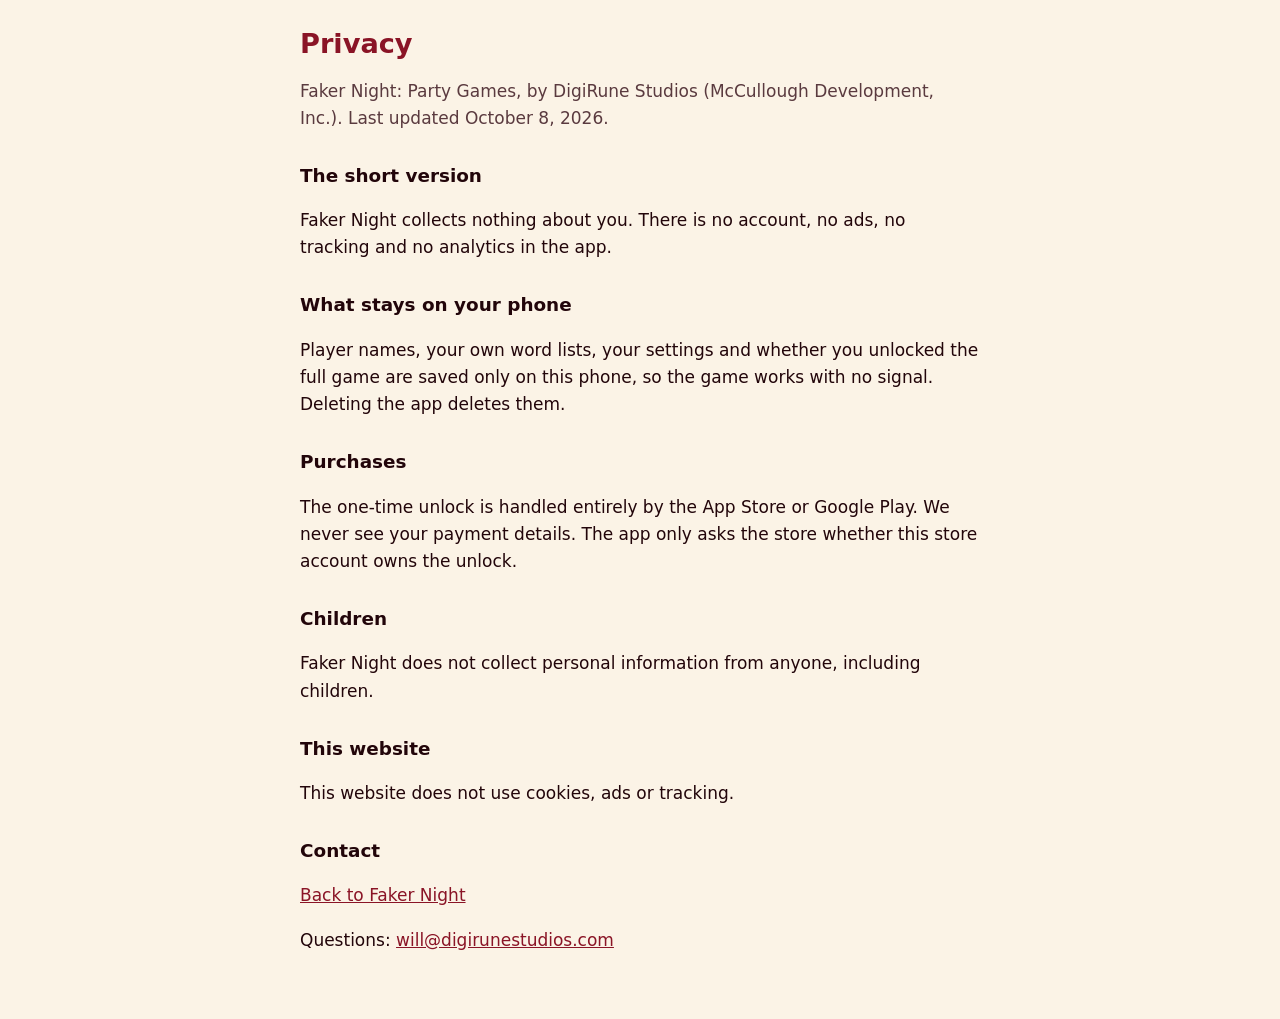
==== privacy.html @ b668b9be "Faker Night promo website v1 (Coming soon): home, 2 free printables, privacy Co-Authored-By: Claude " ====
<!doctype html>
<html lang="en">
<head>
<meta charset="utf-8">
<meta name="viewport" content="width=device-width, initial-scale=1">
<title>Privacy: Faker Night: Party Games</title>
<meta name="description" content="Faker Night collects nothing about you. No account, no ads, no tracking.">
<link rel="icon" type="image/png" href="icons/icon-192.png">
<style>
:root{--bg:#fbf3e6;--ink:#22050a;--muted:#5a3a3f;--accent:#8a1426;color-scheme:light}
@media (prefers-color-scheme:dark){:root{--bg:#1a0a0d;--ink:#fff3e8;--muted:#e2c6bf;--accent:#ffc62e;color-scheme:dark}}
body{margin:0;background:var(--bg);color:var(--ink);font:17px/1.6 system-ui,-apple-system,"Segoe UI",Roboto,sans-serif}
main{max-width:680px;margin:0 auto;padding:28px 18px 48px}
h1{font-size:1.7rem;line-height:1.2;margin:0 0 4px;color:var(--accent)}
h2{font-size:1.15rem;margin:1.8rem 0 .4rem}
.muted{color:var(--muted)}
a{color:var(--accent)}
</style>
</head>
<body>
<main>
<h1>Privacy</h1>
<p class="muted">Faker Night: Party Games, by DigiRune Studios (McCullough Development, Inc.). Last updated October 8, 2026.</p>
<h2>The short version</h2>
<p>Faker Night collects nothing about you. There is no account, no ads, no tracking and no analytics in the app.</p>
<h2>What stays on your phone</h2>
<p>Player names, your own word lists, your settings and whether you unlocked the full game are saved only on this phone, so the game works with no signal. Deleting the app deletes them.</p>
<h2>Purchases</h2>
<p>The one-time unlock is handled entirely by the App Store or Google Play. We never see your payment details. The app only asks the store whether this store account owns the unlock.</p>
<h2>Children</h2>
<p>Faker Night does not collect personal information from anyone, including children.</p>
<h2>This website</h2>
<p>This website does not use cookies, ads or tracking.</p>
<h2>Contact</h2>
<p><a href="./">Back to Faker Night</a></p>
<p>Questions: <a href="mailto:will@digirunestudios.com">will@digirunestudios.com</a></p>
</main>
</body>
</html>
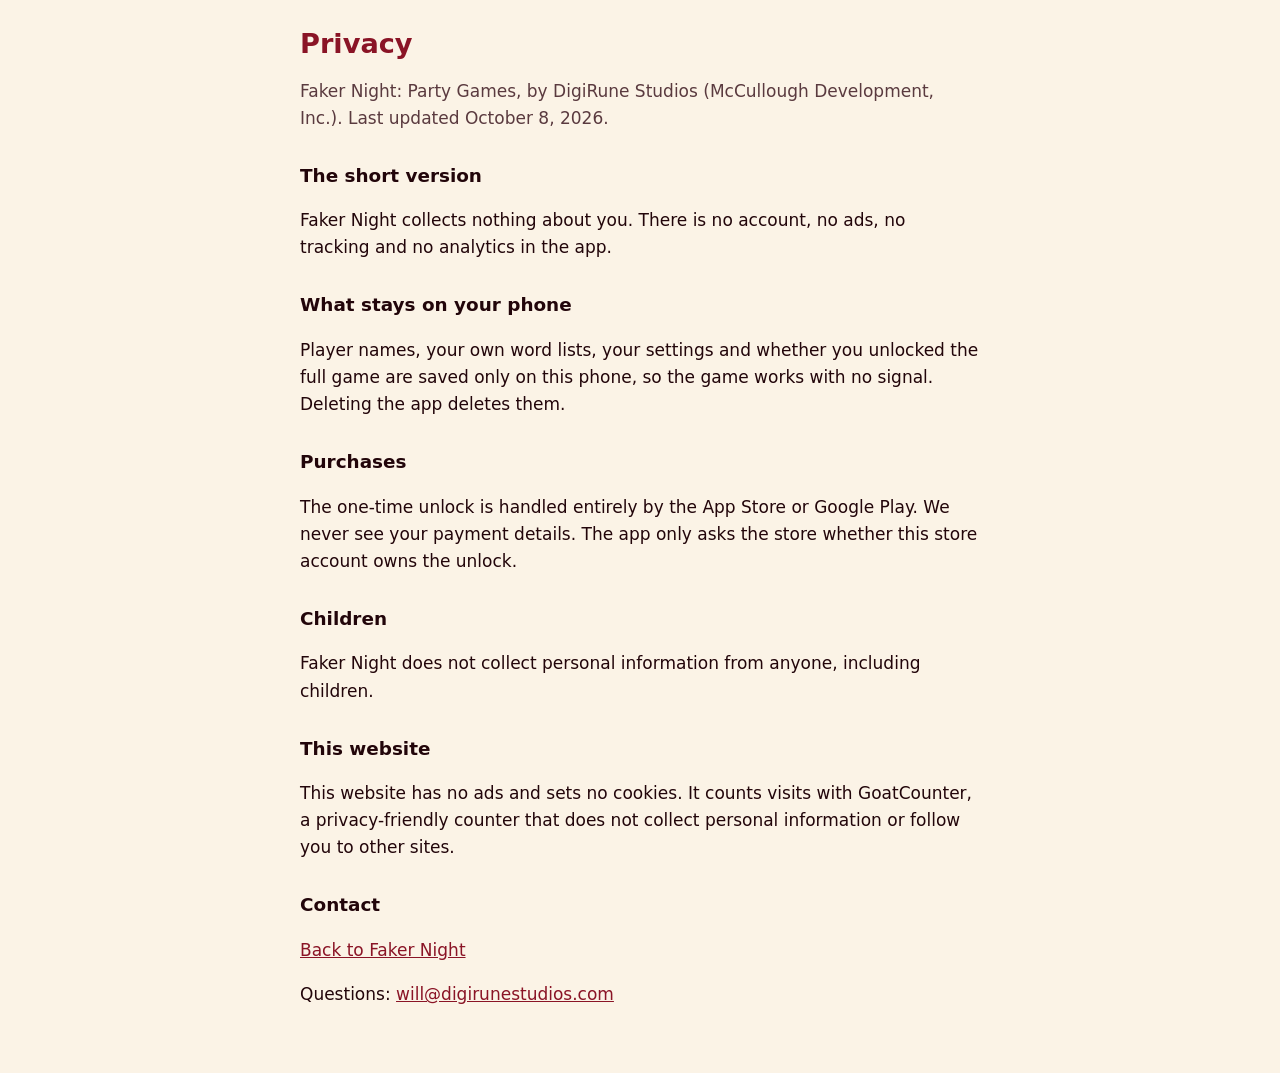
==== commit 6e2c07e1: "Faker Night site: GoatCounter visit counting (no cookies) + PDF download counts; privacy note update" ====
--- a/privacy.html
+++ b/privacy.html
@@ -30,10 +30,13 @@
 <h2>Children</h2>
 <p>Faker Night does not collect personal information from anyone, including children.</p>
 <h2>This website</h2>
-<p>This website does not use cookies, ads or tracking.</p>
+<p>This website has no ads and sets no cookies. It counts visits with GoatCounter, a privacy-friendly counter that does not collect personal information or follow you to other sites.</p>
 <h2>Contact</h2>
 <p><a href="./">Back to Faker Night</a></p>
 <p>Questions: <a href="mailto:will@digirunestudios.com">will@digirunestudios.com</a></p>
 </main>
+<script>window.goatcounter={path:function(p){return location.host+p}}</script>
+<!-- GoatCounter analytics (privacy-friendly, no cookies) -->
+<script data-goatcounter="https://digirune.goatcounter.com/count" async src="//gc.zgo.at/count.js"></script>
 </body>
 </html>
